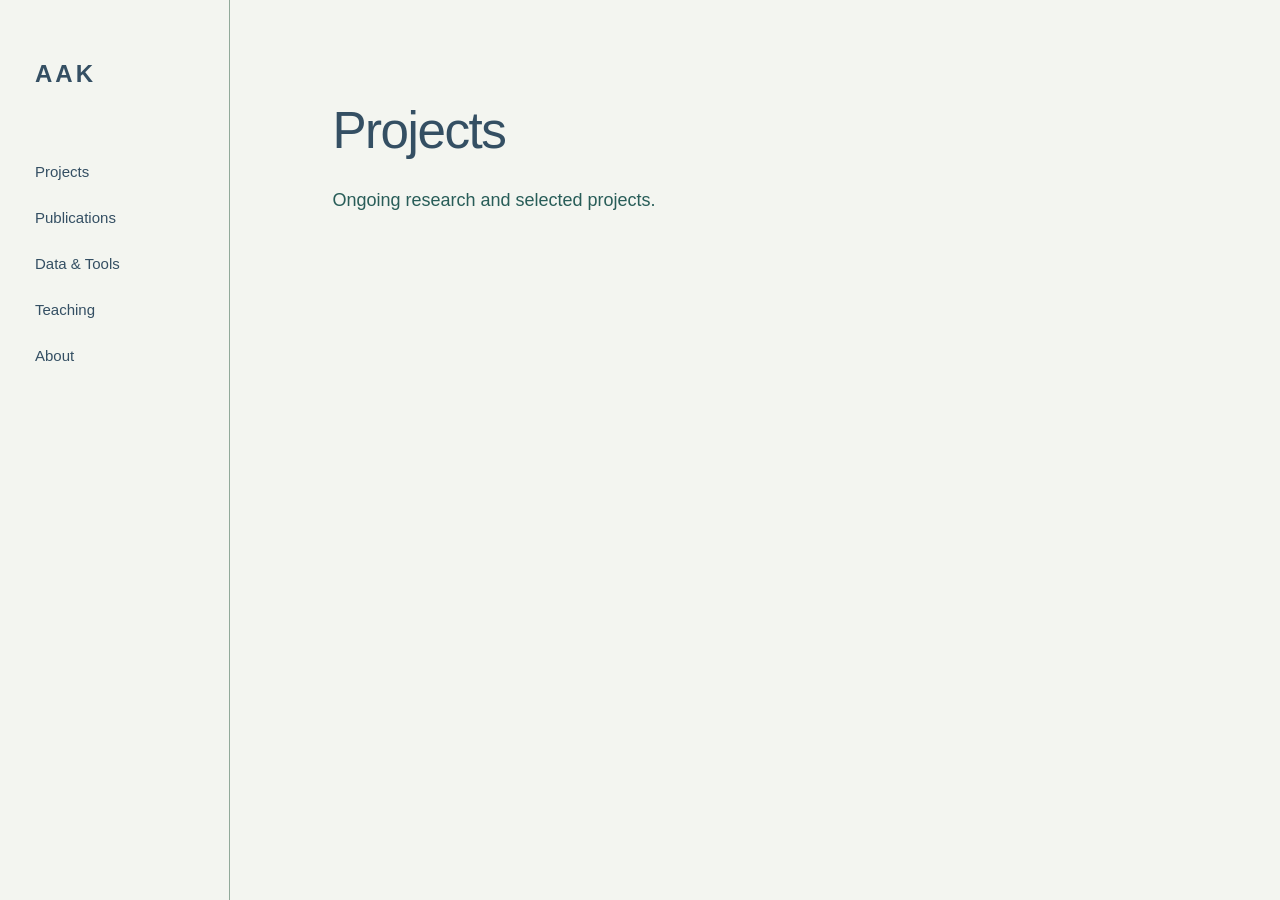
==== projects.html @ 6d663683 "Initial website" ====
<!DOCTYPE html>
<html lang="en">

<head>
    <meta charset="UTF-8">
    <meta name="viewport" content="width=device-width, initial-scale=1.0">
    <title>Projects | Ali Aydin Karamustafa</title>
    <link rel="stylesheet" href="style.css">
</head>

<body>

    <nav class="sidebar">
        <a href="index.html" class="site-name">AAK</a>

        <a href="projects.html">Projects</a>
        <a href="publications.html">Publications</a>
        <a href="data-tools.html">Data &amp; Tools</a>
        <a href="teaching.html">Teaching</a>
        <a href="about.html">About</a>
    </nav>

    <main class="main-content">
        <section class="introduction">
            <h1>Projects</h1>
            <p>Ongoing research and selected projects.</p>
        </section>
    </main>

</body>
</html>
---- style.css ----
/* 1. Color palette */

:root {
    --background: #F3F5F0;
    --text: #263633;
    --blue: #344F63;
    --teal: #285D58;
    --sage: #91A99A;
}

/* 2. General page settings */

* {
    box-sizing: border-box;
}

body {
    margin: 0;
    background-color: var(--background);
    color: var(--text);
    font-family: "Helvetica Neue", Arial, sans-serif;
    line-height: 1.6;
}

/* 3. Vertical navigation */

.sidebar {
    position: fixed;
    top: 0;
    left: 0;
    width: 230px;
    height: 100vh;
    padding: 55px 35px;
    display: flex;
    flex-direction: column;
    gap: 22px;
    border-right: 1px solid var(--sage);
}

.sidebar a {
    color: var(--blue);
    text-decoration: none;
    font-size: 15px;
    transition: color 0.2s;
}

.sidebar a:hover {
    color: var(--teal);
}

.sidebar .site-name {
    font-size: 24px;
    font-weight: 600;
    letter-spacing: 3px;
    margin-bottom: 45px;
}

/* 4. Main content */

.main-content {
    margin-left: 230px;
    padding: 90px 8%;
    min-height: 100vh;
}

.introduction h1 {
    font-size: clamp(32px, 4vw, 54px);
    font-weight: 400;
    letter-spacing: -1.5px;
    margin: 0;
    color: var(--blue);
}

.introduction p {
    font-size: 18px;
    color: var(--teal);
    margin-top: 14px;
}

/* 5. Space for future visual work */

.visual-space {
    margin-top: 65px;
    min-height: 350px;
    border: 1px solid var(--sage);
    background-color: rgba(145, 169, 154, 0.06);
}

/* 6. Responsive layout */

@media (max-width: 750px) {
    .sidebar {
        position: relative;
        width: 100%;
        height: auto;
        padding: 25px;
        flex-direction: row;
        flex-wrap: wrap;
        gap: 18px;
        border-right: none;
        border-bottom: 1px solid var(--sage);
    }

    .sidebar .site-name {
        width: 100%;
        margin-bottom: 5px;
    }

    .main-content {
        margin-left: 0;
        padding: 50px 25px;
    }

    .visual-space {
        min-height: 250px;
    }
}
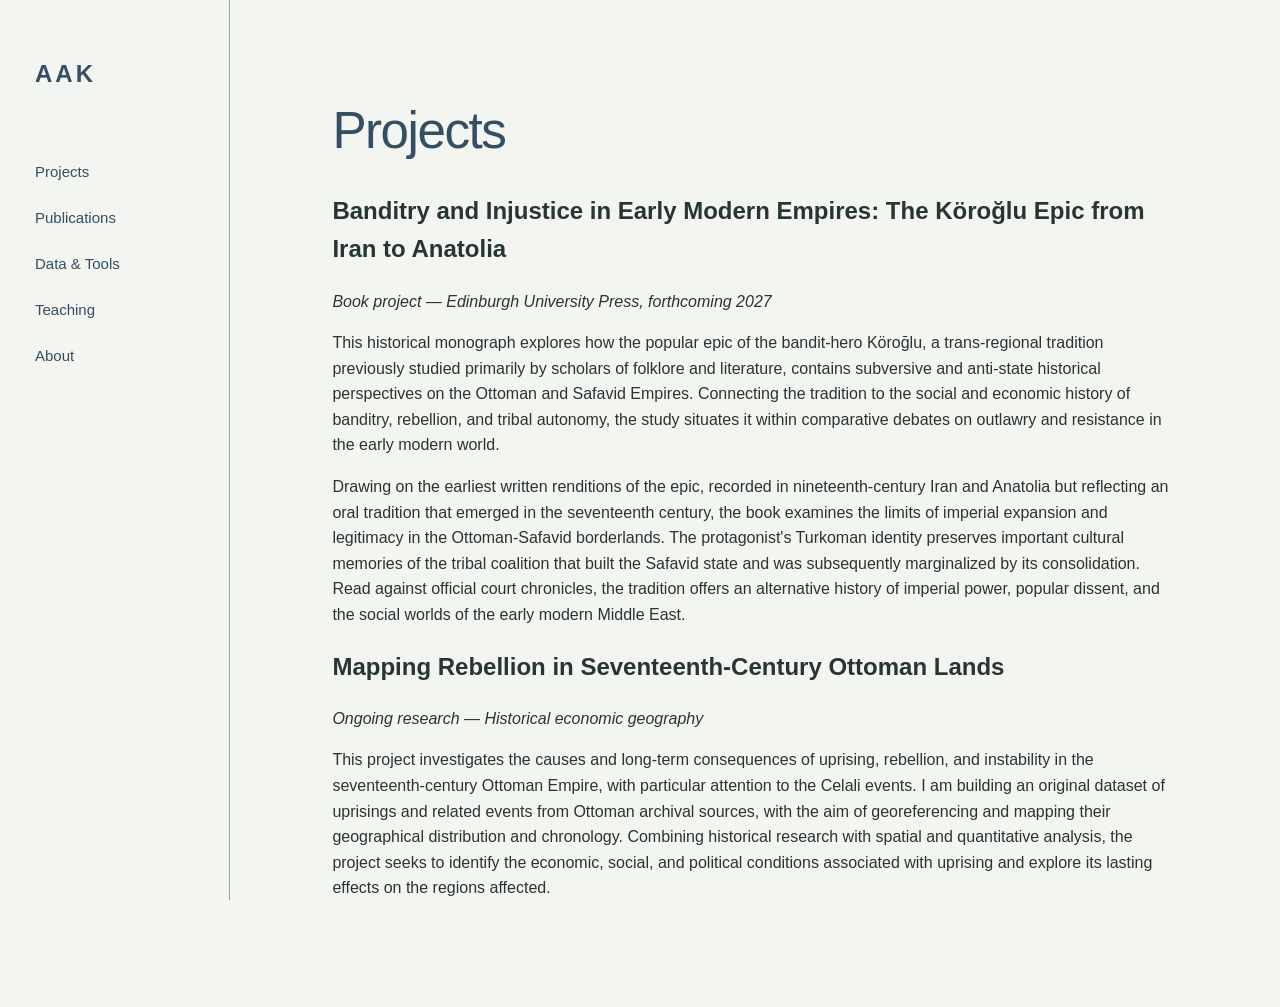
==== commit 91f5cb92: "Add research projects" ====
--- a/projects.html
+++ b/projects.html
@@ -20,12 +20,69 @@
         <a href="about.html">About</a>
     </nav>
 
-    <main class="main-content">
-        <section class="introduction">
-            <h1>Projects</h1>
-            <p>Ongoing research and selected projects.</p>
-        </section>
-    </main>
+    
+<main class="main-content">
+
+    <section class="introduction">
+        <h1>Projects</h1>
+    </section>
+
+    <section class="projects">
+
+        <article class="project">
+            <h2>Banditry and Injustice in Early Modern Empires: The Köroğlu Epic from Iran to Anatolia</h2>
+            <p><em>Book project — Edinburgh University Press, forthcoming 2027</em></p>
+
+            <p>
+                This historical monograph explores how the popular epic of the
+                bandit-hero Köroğlu, a trans-regional tradition previously
+                studied primarily by scholars of folklore and literature,
+                contains subversive and anti-state historical perspectives
+                on the Ottoman and Safavid Empires. Connecting the tradition
+                to the social and economic history of banditry, rebellion,
+                and tribal autonomy, the study situates it within comparative
+                debates on outlawry and resistance in the early modern world.
+            </p>
+
+            <p>
+                Drawing on the earliest written renditions of the epic,
+                recorded in nineteenth-century Iran and Anatolia but
+                reflecting an oral tradition that emerged in the seventeenth
+                century, the book examines the limits of imperial expansion
+                and legitimacy in the Ottoman-Safavid borderlands. The
+                protagonist's Turkoman identity preserves important cultural
+                memories of the tribal coalition that built the Safavid
+                state and was subsequently marginalized by its consolidation.
+                Read against official court chronicles, the tradition
+                offers an alternative history of imperial power, popular
+                dissent, and the social worlds of the early modern
+                Middle East.
+            </p>
+        </article>
+
+        <article class="project">
+            <h2>Mapping Rebellion in Seventeenth-Century Ottoman Lands</h2>
+            <p><em>Ongoing research — Historical economic geography</em></p>
+
+            <p>
+                This project investigates the causes and long-term
+                consequences of uprising, rebellion, and instability in the seventeenth-century
+                Ottoman Empire, with particular attention to the Celali
+                events. I am building an original dataset of
+                uprisings and related events from Ottoman archival
+                sources, with the aim of georeferencing and mapping
+                their geographical distribution and chronology.
+                Combining historical research with spatial and
+                quantitative analysis, the project seeks to identify
+                the economic, social, and political conditions
+                associated with uprising and explore its lasting
+                effects on the regions affected.
+            </p>
+        </article>
+
+    </section>
+
+</main>
 
 </body>
 </html>
